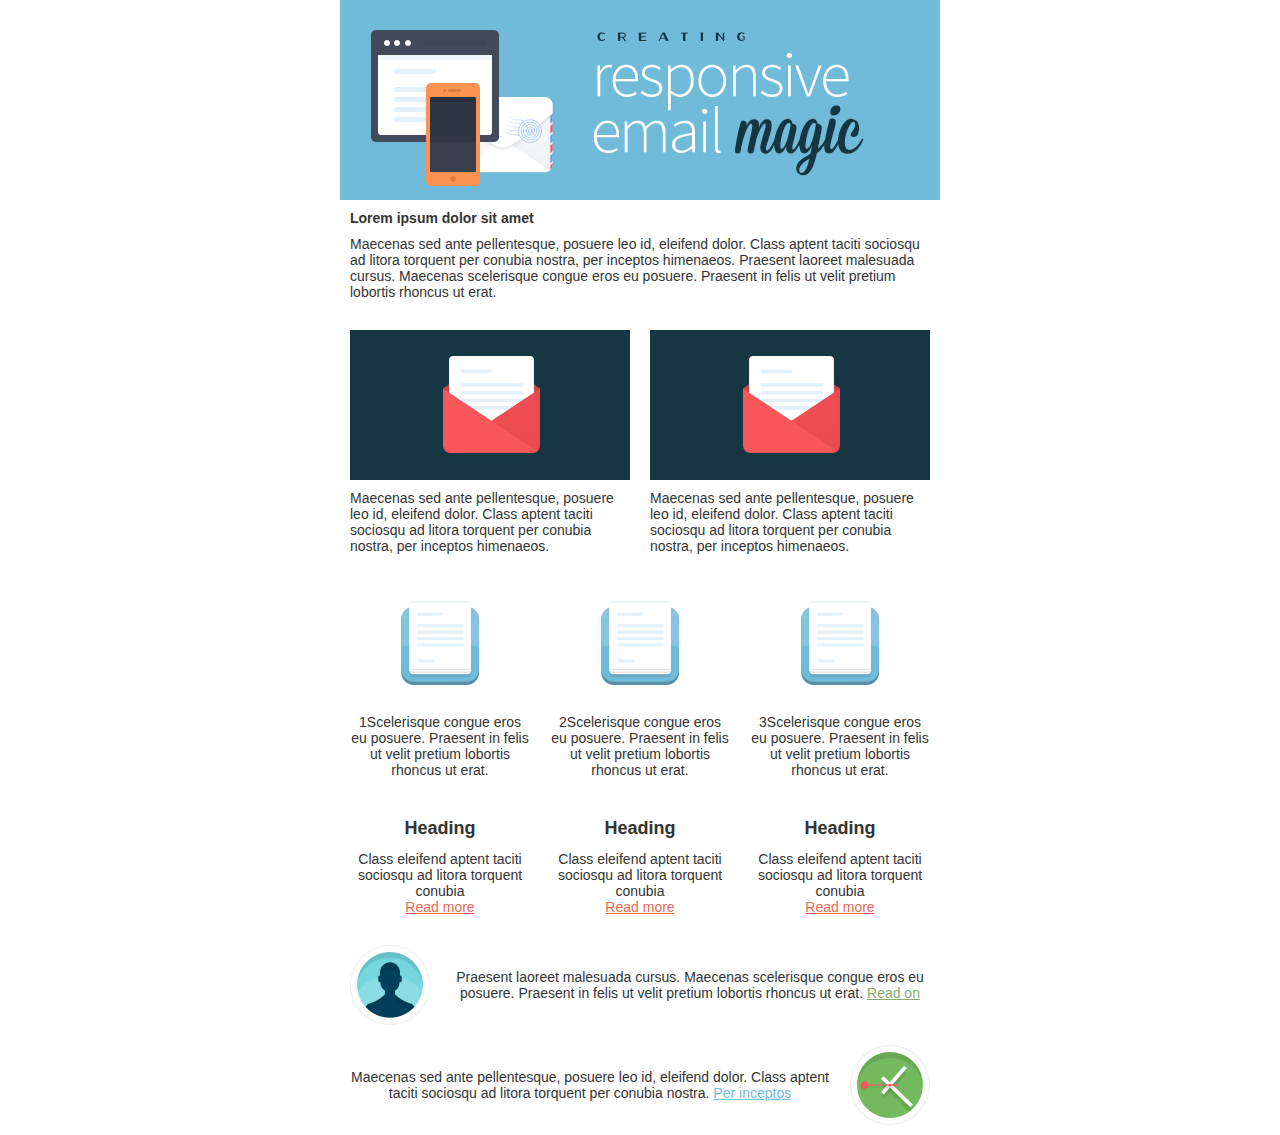
==== index.html @ 4bad9675 "init" ====
<!DOCTYPE html PUBLIC "-//W3C//DTD XHTML 1.0 Transitional//EN" "http://www.w3.org/TR/xhtml1/DTD/xhtml1-transitional.dtd">
<html xmlns="http://www.w3.org/1999/xhtml">
<head>
    <meta http-equiv="Content-Type" content="text/html; charset=utf-8" />
    <meta http-equiv="X-UA-Compatible" content="IE=edge" />
    <meta name="viewport" content="width=device-width, initial-scale=1.0">
    <title></title>
    <link rel="stylesheet" type="text/css" href="styles.css" />
    <!--[if (gte mso 9)|(IE)]>
    <style type="text/css">
        table {border-collapse: collapse;}
    </style>
    <![endif]-->
    <style type="text/css">
        /* Basics */
body {
    Margin: 0;
    padding: 0;
    min-width: 100%;
    background-color: #ffffff;
}
table {
    border-spacing: 0;
    font-family: sans-serif;
    color: #333333;
}
td {
    padding: 0;
}
img {
    border: 0;
}
.wrapper {
    width: 100%;
    table-layout: fixed;
    -webkit-text-size-adjust: 100%;
    -ms-text-size-adjust: 100%;
}
.webkit {
    max-width: 600px;
}
.outer {
    Margin: 0 auto;
    width: 100%;
    max-width: 600px;
}
.full-width-image img {
    width: 100%;
    height: auto;
}
.inner {
    padding: 10px;
}
p {
    Margin: 0;
}
a {
    color: #ee6a56;
    text-decoration: underline;
}
.h1 {
    font-size: 21px;
    font-weight: bold;
    Margin-bottom: 18px;
}
.h2 {
    font-size: 18px;
    font-weight: bold;
    Margin-bottom: 12px;
}
 
/* One column layout */
.one-column .contents {
    text-align: left;
}
.one-column p {
    font-size: 14px;
    Margin-bottom: 10px;
}

/*Two column layout*/
.two-column {
    text-align: center;
    font-size: 0;
}
.two-column .column {
    width: 100%;
    max-width: 300px;
    display: inline-block;
    vertical-align: top;
}

.contents {
    width: 100%;
}
.two-column .contents {
    font-size: 14px;
    text-align: left;
}
.two-column img {
    width: 100%;
    height: auto;
}
.two-column .text {
    padding-top: 10px;
}

/*Three column layout*/
.three-column {
    text-align: center;
    font-size: 0;
    padding-top: 10px;
    padding-bottom: 10px;
}
.three-column .column {
    width: 100%;
    max-width: 200px;
    display: inline-block;
    vertical-align: top;
}
.three-column .contents {
    font-size: 14px;
    text-align: center;
}
.three-column img {
    width: 100%;
    height: auto;
}
.three-column .text {
    padding-top: 10px;
}

/* Left sidebar layout */
.left-sidebar {
    text-align: center;
    font-size: 0;
}
.left-sidebar .column {
    width: 100%;
    display: inline-block;
    vertical-align: middle;
}
.left-sidebar .left {
    max-width: 100px;
}
.left-sidebar .right {
    max-width: 500px;
}
.left-sidebar .contents {
    font-size: 14px;
    text-align: center;
}
.left-sidebar a {
    color: #85ab70;
}

/* Right sidebar layout */
.right-sidebar {
    text-align: center;
    font-size: 0;
}
.right-sidebar .column {
    width: 100%;
    display: inline-block;
    vertical-align: middle;
}
.right-sidebar .left {
    max-width: 100px;
}
.right-sidebar .right {
    max-width: 500px;
}
.right-sidebar .contents {
    font-size: 14px;
    text-align: center;
}
.right-sidebar a {
    color: #70bbd9;
}

/*Media Queries*/
@media screen and (max-width: 400px) {
    .two-column .column,
    .three-column .column {
        max-width: 100% !important;
    }
    .three-column img {
        max-width: 50% !important;
    }
}
@media screen and (min-width: 401px) and (max-width: 620px) {
    .three-column .column {
        max-width: 33% !important;
    }
    .two-column .column {
        max-width: 50% !important;
    }
}
/* Windows Phone Viewport Fix */
@-ms-viewport { 
    width: device-width; 
}
    </style>
</head>
<body>
    <center class="wrapper">
        <div class="webkit">
            <!--[if (gte mso 9)|(IE)]>
<table width="600" align="center">
<tr>
<td>
<![endif]-->
<table class="outer" cellpadding="0" cellspacing="0" border="0" align="center">
    <tr>
        <td class="full-width-image">
            <img src="images/header.jpg" alt="" />
        </td>
    </tr>
    <tr>
        <td class="one-column">
            <table width="100%">
                <tr>
                    <td class="inner contents">
                        <p class="h1">Lorem ipsum dolor sit amet</p>
                        <p>Maecenas sed ante pellentesque, posuere leo id, eleifend dolor. Class aptent taciti sociosqu ad litora torquent per conubia nostra, per inceptos himenaeos. Praesent laoreet malesuada cursus. Maecenas scelerisque congue eros eu posuere. Praesent in felis ut velit pretium lobortis rhoncus ut erat.</p>
                    </td>
                </tr>
            </table>
        </td>
    </tr>
    <tr>
        <td class="two-column">
            <!--[if (gte mso 9)|(IE)]>
            <table width="100%">
            <tr>
            <td width="50%" valign="top">
            <![endif]-->
            <div class="column">
                <table width="100%">
                    <tr>
                        <td class="inner">
                            <table class="contents">
                                <tr>
                                    <td>
                                        <img src="images/two-column-01.jpg" alt="" />
                                    </td>
                                </tr>
                                <tr>
                                    <td class="text">
                                        Maecenas sed ante pellentesque, posuere leo id, eleifend dolor. Class aptent taciti sociosqu ad litora torquent per conubia nostra, per inceptos himenaeos. 
                                    </td>
                                </tr>
                            </table>
                        </td>
                    </tr>
                </table>
            </div>
            <!--[if (gte mso 9)|(IE)]>
            </td><td width="50%" valign="top">
            <![endif]-->
            <div class="column">
                <table width="100%">
                    <tr>
                        <td class="inner">
                            <table class="contents">
                                <tr>
                                    <td>
                                        <img src="images/two-column-01.jpg" alt="" />
                                    </td>
                                </tr>
                                <tr>
                                    <td class="text">
                                        Maecenas sed ante pellentesque, posuere leo id, eleifend dolor. Class aptent taciti sociosqu ad litora torquent per conubia nostra, per inceptos himenaeos. 
                                    </td>
                                </tr>
                            </table>
                        </td>
                    </tr>
                </table>
            </div>
            <!--[if (gte mso 9)|(IE)]>
            </td>
            </tr>
            </table>
            <![endif]-->
        </td>
    </tr>
    <tr>
        <td class="three-column">
            <!--[if (gte mso 9)|(IE)]>
            <table width="100%">
            <tr>
            <td width="200" valign="top">
            <![endif]-->
            <table class="column">
                <tr>
                    <td class="inner">
                        <table class="contents">
                            <tr>
                                <td>
                                    <img src="images/three-column-01.jpg" alt="" />
                                </td>
                            </tr>
                            <tr>
                                <td class="text">
                                    1Scelerisque congue eros eu posuere. Praesent in felis ut velit pretium lobortis rhoncus ut erat. 
                                </td>
                            </tr>
                        </table>
                        
                    </td>
                </tr>
                
            </table>
            <!--[if (gte mso 9)|(IE)]>
            </td><td width="200" valign="top">
            <![endif]-->
            <table class="column">
                <tr>
                    <td class="inner">
                        <table class="contents">
                            <tr>
                                <td>
                                    <img src="images/three-column-01.jpg" alt="" />
                                </td>
                            </tr>
                            <tr>
                                <td class="text">
                                    2Scelerisque congue eros eu posuere. Praesent in felis ut velit pretium lobortis rhoncus ut erat. 
                                </td>
                            </tr>
                        </table>
                    </td>
                </tr>
            </table>
            <!--[if (gte mso 9)|(IE)]>
            </td><td width="200" valign="top">
            <![endif]-->
            <table class="column">
                <tr>
                    <td class="inner">
                        <table class="contents">
                            <tr>
                                <td>
                                    <img src="images/three-column-01.jpg" alt="" />
                                </td>
                            </tr>
                            <tr>
                                <td class="text">
                                    3Scelerisque congue eros eu posuere. Praesent in felis ut velit pretium lobortis rhoncus ut erat. 
                                </td>
                            </tr>
                        </table>
                    </td>
                </tr>
            </table>
                        
            <!--[if (gte mso 9)|(IE)]>
            </td>
            </tr>
            </table>
            <![endif]-->
        </td>
    </tr>
    <tr>
        <td class="three-column">
            <!--[if (gte mso 9)|(IE)]>
            <table width="100%">
            <tr>
            <td width="200" valign="top">
            <![endif]-->
            [column to go here]
            <!--[if (gte mso 9)|(IE)]>
            </td><td width="200" valign="top">
            <![endif]-->
            [column to go here]
            <!--[if (gte mso 9)|(IE)]>
            </td><td width="200" valign="top">
            <![endif]-->
            [column to go here]
            <!--[if (gte mso 9)|(IE)]>
            </td>
            </tr>
            <tr>
            <td width="200" valign="top">
            <![endif]-->
            <table class="column">
                <tr>
                    <td class="inner contents">
                        <p class="h2">Heading</p>
                        <p>Class eleifend aptent taciti sociosqu ad litora torquent conubia</p>
                        <p><a href="#">Read more</a></p>
                    </td>
                </tr>
            </table>
            <!--[if (gte mso 9)|(IE)]>
            </td><td width="200" valign="top">
            <![endif]-->
            <table class="column">
                <tr>
                    <td class="inner contents">
                        <p class="h2">Heading</p>
                        <p>Class eleifend aptent taciti sociosqu ad litora torquent conubia</p>
                        <p><a href="#">Read more</a></p>
                    </td>
                </tr>
            </table>
            <!--[if (gte mso 9)|(IE)]>
            </td><td width="200" valign="top">
            <![endif]-->
            <table class="column">
                <tr>
                    <td class="inner contents">
                        <p class="h2">Heading</p>
                        <p>Class eleifend aptent taciti sociosqu ad litora torquent conubia</p>
                        <p><a href="#">Read more</a></p>
                    </td>
                </tr>
            </table>
            <!--[if (gte mso 9)|(IE)]>
            </td>
            </tr>
            </table>
            <![endif]-->
        </td>
    </tr>
    <tr>
        <td class="left-sidebar">
            <!--[if (gte mso 9)|(IE)]>
            <table width="100%">
            <tr>
            <td width="100">
            <![endif]-->
            <table class="column left">
                <tr>
                    <td class="inner">
                        <img src="images/sidebar-01.jpg" width="80" height="80" alt="" />
                    </td>
                </tr>
            </table>
            <!--[if (gte mso 9)|(IE)]>
            </td><td width="500">
            <![endif]-->
            <table class="column right">
                <tr>
                    <td class="inner contents">
                        Praesent laoreet malesuada cursus. Maecenas scelerisque congue eros eu posuere. Praesent in felis ut velit pretium lobortis rhoncus ut erat. <a href="#">Read on</a>
                    </td>
                </tr>
            </table>
            <!--[if (gte mso 9)|(IE)]>
            </td>
            </tr>
            </table>
            <![endif]-->
        </td>
    </tr>
    <tr>
        <td class="right-sidebar" dir="rtl">
            <!--[if (gte mso 9)|(IE)]>
            <table width="100%" dir="rtl">
            <tr>
            <td width="100">
            <![endif]-->
            <table class="column left" dir="ltr">
                <tr>
                    <td class="inner contents">
                        <img src="images/sidebar-02.jpg" width="80" height="80" alt="" />
                    </td>
                </tr>
            </table>
            <!--[if (gte mso 9)|(IE)]>
            </td><td width="500">
            <![endif]-->
            <table class="column right" dir="ltr">
                <tr>
                    <td class="inner contents">
                        Maecenas sed ante pellentesque, posuere leo id, eleifend dolor. Class aptent taciti sociosqu ad litora torquent per conubia nostra. <a href="#">Per inceptos</a>
                    </td>
                </tr>
            </table>
            <!--[if (gte mso 9)|(IE)]>
            </td>
            </tr>
            </table>
            <![endif]-->
        </td>
    </tr>
    
</table>
<!--[if (gte mso 9)|(IE)]>
</td>
</tr>
</table>
<![endif]-->
        </div>
    </center>
</body>
---- styles.css ----
/* Basics */
body {
    Margin: 0;
    padding: 0;
    min-width: 100%;
    background-color: #ffffff;
}
table {
    border-spacing: 0;
    font-family: sans-serif;
    color: #333333;
}
td {
    padding: 0;
}
img {
    border: 0;
}
.wrapper {
    width: 100%;
    table-layout: fixed;
    -webkit-text-size-adjust: 100%;
    -ms-text-size-adjust: 100%;
}
.webkit {
    max-width: 600px;
}
.outer {
    Margin: 0 auto;
    width: 100%;
    max-width: 600px;
}
.full-width-image img {
    width: 100%;
    height: auto;
}
.inner {
    padding: 10px;
}
p {
    Margin: 0;
}
a {
    color: #ee6a56;
    text-decoration: underline;
}
.h1 {
    font-size: 21px;
    font-weight: bold;
    Margin-bottom: 18px;
}
.h2 {
    font-size: 18px;
    font-weight: bold;
    Margin-bottom: 12px;
}
 
/* One column layout */
.one-column .contents {
    text-align: left;
}
.one-column p {
    font-size: 14px;
    Margin-bottom: 10px;
}

/*Two column layout*/
.two-column {
    text-align: center;
    font-size: 0;
}
.two-column .column {
    width: 100%;
    max-width: 300px;
    display: inline-block;
    vertical-align: top;
}

.contents {
    width: 100%;
}
.two-column .contents {
    font-size: 14px;
    text-align: left;
}
.two-column img {
    width: 100%;
    height: auto;
}
.two-column .text {
    padding-top: 10px;
}

/*Three column layout*/
.three-column {
    text-align: center;
    font-size: 0;
    padding-top: 10px;
    padding-bottom: 10px;
}
.three-column .column {
    width: 100%;
    max-width: 200px;
    display: inline-block;
    vertical-align: top;
}
.three-column .contents {
    font-size: 14px;
    text-align: center;
}
.three-column img {
    width: 100%;
    height: auto;
}
.three-column .text {
    padding-top: 10px;
}

/* Left sidebar layout */
.left-sidebar {
    text-align: center;
    font-size: 0;
}
.left-sidebar .column {
    width: 100%;
    display: inline-block;
    vertical-align: middle;
}
.left-sidebar .left {
    max-width: 100px;
}
.left-sidebar .right {
    max-width: 500px;
}
.left-sidebar .contents {
    font-size: 14px;
    text-align: center;
}
.left-sidebar a {
    color: #85ab70;
}

/* Right sidebar layout */
.right-sidebar {
    text-align: center;
    font-size: 0;
}
.right-sidebar .column {
    width: 100%;
    display: inline-block;
    vertical-align: middle;
}
.right-sidebar .left {
    max-width: 100px;
}
.right-sidebar .right {
    max-width: 500px;
}
.right-sidebar .contents {
    font-size: 14px;
    text-align: center;
}
.right-sidebar a {
    color: #70bbd9;
}

/*Media Queries*/
@media screen and (max-width: 400px) {
    .two-column .column,
    .three-column .column {
        max-width: 100% !important;
    }
    .three-column img {
        max-width: 50% !important;
    }
}
@media screen and (min-width: 401px) and (max-width: 620px) {
    .three-column .column {
        max-width: 33% !important;
    }
    .two-column .column {
        max-width: 50% !important;
    }
}
/* Windows Phone Viewport Fix */
@-ms-viewport { 
    width: device-width; 
}
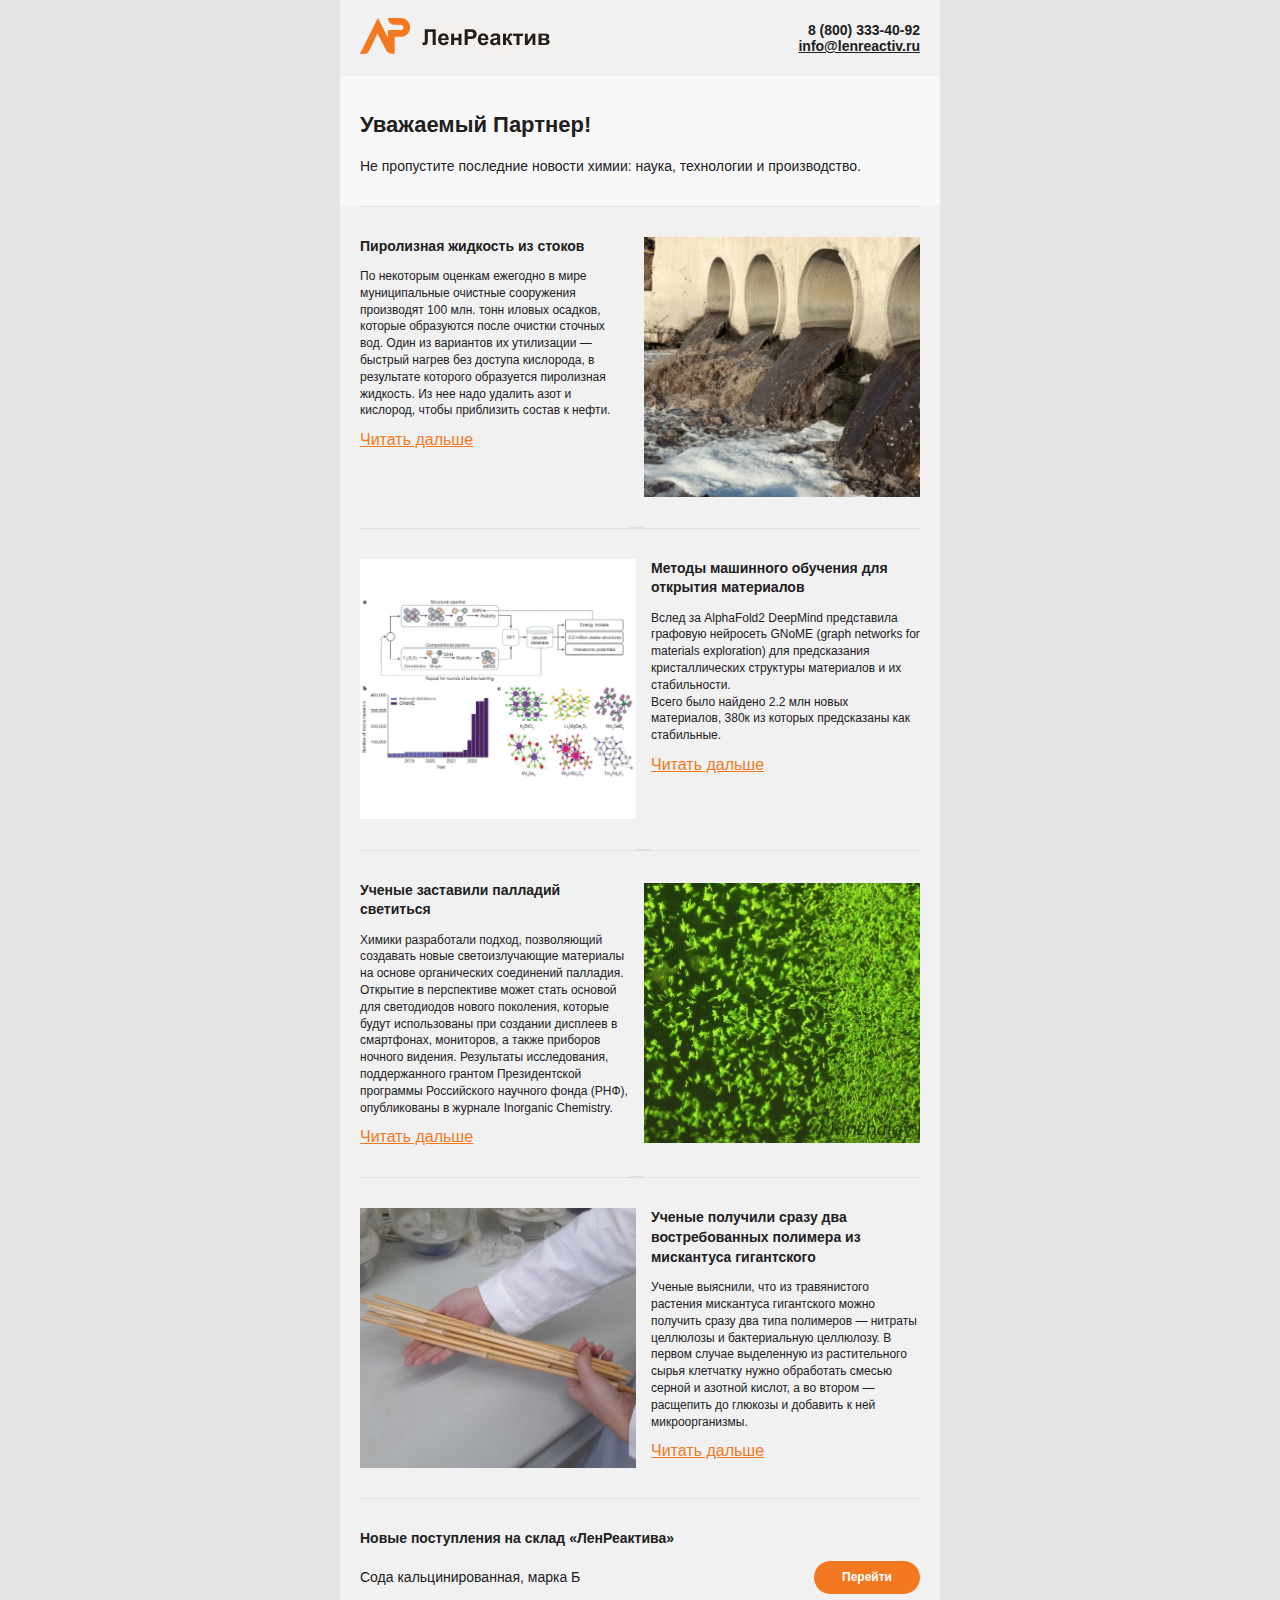
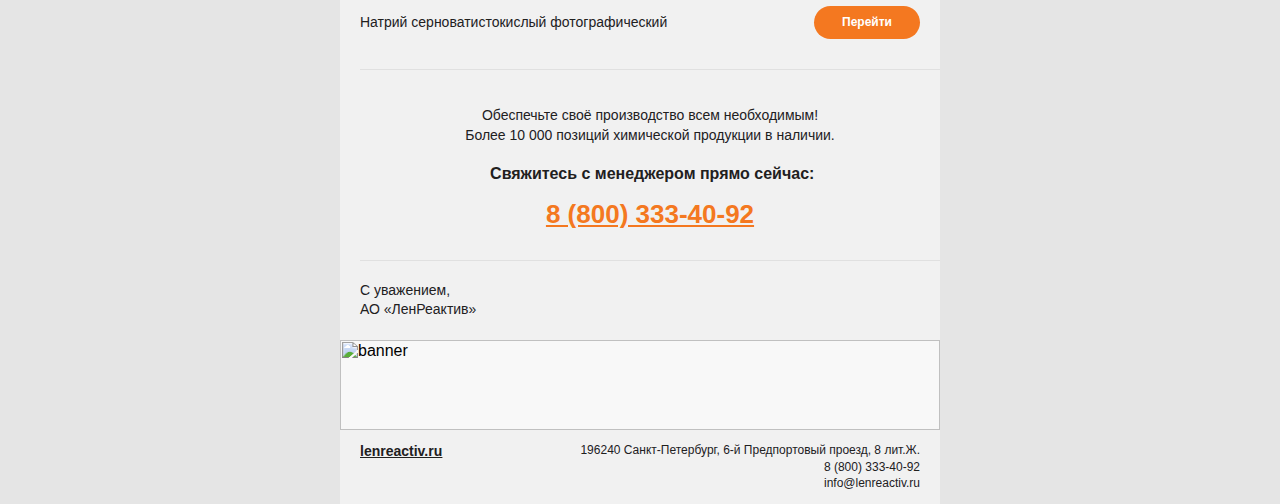
==== commit 4a144170: "feat: content added" ====
--- a/index.html
+++ b/index.html
@@ -1,499 +1,1254 @@
-
-<!DOCTYPE html PUBLIC "-//W3C//DTD XHTML 1.0 Transitional//EN" "http://www.w3.org/TR/xhtml1/DTD/xhtml1-transitional.dtd">
-<html xmlns="http://www.w3.org/1999/xhtml">
-<head>
-    <meta http-equiv="Content-Type" content="text/html; charset=utf-8" />
-    <meta http-equiv="X-UA-Compatible" content="IE=edge" />
-    <meta name="viewport" content="width=device-width, initial-scale=1.0">
-    <title></title>
-    <link rel="stylesheet" type="text/css" href="styles.css" />
-    <!--[if (gte mso 9)|(IE)]>
-    <style type="text/css">
-        table {border-collapse: collapse;}
-    </style>
-    <![endif]-->
-    <style type="text/css">
-        /* Basics */
-body {
-    Margin: 0;
-    padding: 0;
-    min-width: 100%;
-    background-color: #ffffff;
-}
-table {
-    border-spacing: 0;
-    font-family: sans-serif;
-    color: #333333;
-}
-td {
-    padding: 0;
-}
-img {
-    border: 0;
-}
-.wrapper {
-    width: 100%;
-    table-layout: fixed;
-    -webkit-text-size-adjust: 100%;
-    -ms-text-size-adjust: 100%;
-}
-.webkit {
-    max-width: 600px;
-}
-.outer {
-    Margin: 0 auto;
-    width: 100%;
-    max-width: 600px;
-}
-.full-width-image img {
-    width: 100%;
-    height: auto;
-}
-.inner {
-    padding: 10px;
-}
-p {
-    Margin: 0;
-}
-a {
-    color: #ee6a56;
-    text-decoration: underline;
-}
-.h1 {
-    font-size: 21px;
-    font-weight: bold;
-    Margin-bottom: 18px;
-}
-.h2 {
-    font-size: 18px;
-    font-weight: bold;
-    Margin-bottom: 12px;
-}
- 
-/* One column layout */
-.one-column .contents {
-    text-align: left;
-}
-.one-column p {
-    font-size: 14px;
-    Margin-bottom: 10px;
-}
-
-/*Two column layout*/
-.two-column {
-    text-align: center;
-    font-size: 0;
-}
-.two-column .column {
-    width: 100%;
-    max-width: 300px;
-    display: inline-block;
-    vertical-align: top;
-}
-
-.contents {
-    width: 100%;
-}
-.two-column .contents {
-    font-size: 14px;
-    text-align: left;
-}
-.two-column img {
-    width: 100%;
-    height: auto;
-}
-.two-column .text {
-    padding-top: 10px;
-}
-
-/*Three column layout*/
-.three-column {
-    text-align: center;
-    font-size: 0;
-    padding-top: 10px;
-    padding-bottom: 10px;
-}
-.three-column .column {
-    width: 100%;
-    max-width: 200px;
-    display: inline-block;
-    vertical-align: top;
-}
-.three-column .contents {
-    font-size: 14px;
-    text-align: center;
-}
-.three-column img {
-    width: 100%;
-    height: auto;
-}
-.three-column .text {
-    padding-top: 10px;
-}
-
-/* Left sidebar layout */
-.left-sidebar {
-    text-align: center;
-    font-size: 0;
-}
-.left-sidebar .column {
-    width: 100%;
-    display: inline-block;
-    vertical-align: middle;
-}
-.left-sidebar .left {
-    max-width: 100px;
-}
-.left-sidebar .right {
-    max-width: 500px;
-}
-.left-sidebar .contents {
-    font-size: 14px;
-    text-align: center;
-}
-.left-sidebar a {
-    color: #85ab70;
-}
-
-/* Right sidebar layout */
-.right-sidebar {
-    text-align: center;
-    font-size: 0;
-}
-.right-sidebar .column {
-    width: 100%;
-    display: inline-block;
-    vertical-align: middle;
-}
-.right-sidebar .left {
-    max-width: 100px;
-}
-.right-sidebar .right {
-    max-width: 500px;
-}
-.right-sidebar .contents {
-    font-size: 14px;
-    text-align: center;
-}
-.right-sidebar a {
-    color: #70bbd9;
-}
-
-/*Media Queries*/
-@media screen and (max-width: 400px) {
-    .two-column .column,
-    .three-column .column {
-        max-width: 100% !important;
-    }
-    .three-column img {
-        max-width: 50% !important;
-    }
-}
-@media screen and (min-width: 401px) and (max-width: 620px) {
-    .three-column .column {
-        max-width: 33% !important;
-    }
-    .two-column .column {
-        max-width: 50% !important;
-    }
-}
-/* Windows Phone Viewport Fix */
-@-ms-viewport { 
-    width: device-width; 
-}
-    </style>
-</head>
-<body>
-    <center class="wrapper">
-        <div class="webkit">
-            <!--[if (gte mso 9)|(IE)]>
-<table width="600" align="center">
-<tr>
-<td>
-<![endif]-->
-<table class="outer" cellpadding="0" cellspacing="0" border="0" align="center">
-    <tr>
-        <td class="full-width-image">
-            <img src="images/header.jpg" alt="" />
-        </td>
-    </tr>
-    <tr>
-        <td class="one-column">
-            <table width="100%">
-                <tr>
-                    <td class="inner contents">
-                        <p class="h1">Lorem ipsum dolor sit amet</p>
-                        <p>Maecenas sed ante pellentesque, posuere leo id, eleifend dolor. Class aptent taciti sociosqu ad litora torquent per conubia nostra, per inceptos himenaeos. Praesent laoreet malesuada cursus. Maecenas scelerisque congue eros eu posuere. Praesent in felis ut velit pretium lobortis rhoncus ut erat.</p>
-                    </td>
-                </tr>
-            </table>
-        </td>
-    </tr>
-    <tr>
-        <td class="two-column">
-            <!--[if (gte mso 9)|(IE)]>
-            <table width="100%">
-            <tr>
-            <td width="50%" valign="top">
-            <![endif]-->
-            <div class="column">
-                <table width="100%">
-                    <tr>
-                        <td class="inner">
-                            <table class="contents">
-                                <tr>
+<html
+  xmlns="http://www.w3.org/1999/xhtml"
+  xmlns:v="urn:schemas-microsoft-com:vml"
+  xmlns:o="urn:schemas-microsoft-com:office:office"
+>
+  <head>
+    <meta http-equiv="Content-Type" content="text/html; charset=UTF-8" />
+    <title>ЛенРеактив</title>
+    <meta name="viewport" content="width=device-width, initial-scale=1.0" />
+    <meta name="format-detection" content="telephone=no" />
+    <meta name="color-scheme" content="light dark" />
+    <meta name="supported-color-schemes" content="light dark" />
+
+    <script
+      type="text/javascript"
+      src="chrome-extension://epebfcehmdedogndhlcacafjaacknbcm/nmcades_plugin_api.js"
+    ></script>
+    <script
+      type="text/javascript"
+      src="chrome-extension://epebfcehmdedogndhlcacafjaacknbcm/nmcades_plugin_api.js"
+    ></script>
+  </head>
+
+  <body
+    style="
+      -ms-text-size-adjust: 100%;
+      -webkit-text-size-adjust: 100%;
+      background-color: #e5e5e5;
+      margin: 0;
+      min-width: 100%;
+      padding: 0;
+      width: 100%;
+    "
+  >
+    <center style="min-width: 100%; width: 100%">
+      <table
+        style="
+          width: 600px;
+          background-color: #f8f8f8;
+          font-family: Arial, sans-serif;
+          margin: 0 auto;
+          border-spacing: 0;
+        "
+        rules="none"
+        cellspacing="0"
+        cellpadding="0"
+        border="0"
+      >
+        <tbody>
+          <tr>
+            <td>
+              <table
+                style="
+                  width: 600px;
+                  background-color: #f1f1f1;
+                  font-family: Arial, sans-serif;
+                  margin: 0 auto;
+                  border-spacing: 0;
+                "
+                rules="none"
+                cellspacing="0"
+                cellpadding="0"
+                border="0"
+              >
+                <tbody>
+                  <tr>
+                    <td colspan="4" height="17"></td>
+                  </tr>
+                  <tr>
+                    <td width="20"></td>
+                    <td>
+                      <a
+                        href="https://lenreactiv.ru/?utm_source=Unisender&amp;utm_medium=email&amp;utm_campaign=Рассылка_24_07_24"
+                        target="_blank"
+                      >
+                        <img
+                          src="images2/logo.png"
+                          alt="АО «ЛенРеактив»"
+                          style="width: 203px; height: 42px; display: block"
+                          width="203"
+                          height="42"
+                        />
+                      </a>
+                    </td>
+                    <td align="right">
+                      <a
+                        href="tel:+78003334092"
+                        style="
+                          font-size: 14px;
+                          line-height: 16.1px;
+                          text-decoration: none;
+                          font-family: Arial, sans-serif;
+                          color: #21201e;
+                          font-weight: 700;
+                        "
+                        >8 (800) 333-40-92</a
+                      >
+                      <br />
+                      <a
+                        href="mailto:info@lenreactiv.ru?subject= Запрос гигрометров"
+                        style="
+                          font-size: 14px;
+                          line-height: 16.1px;
+                          text-decoration: underline;
+                          font-family: Arial, sans-serif;
+                          color: #21201e;
+                          font-weight: 700;
+                        "
+                        >info@lenreactiv.ru</a
+                      >
+                    </td>
+                    <td width="20"></td>
+                  </tr>
+                  <tr>
+                    <td colspan="4" height="17"></td>
+                  </tr>
+                </tbody>
+              </table>
+            </td>
+          </tr>
+
+          <tr>
+            <td>
+              <table
+                style="
+                  width: 600px;
+                  background-color: #f8f8f8;
+                  font-family: Arial, sans-serif;
+                  margin: 0 auto;
+                  border-spacing: 0;
+                "
+                rules="none"
+                cellspacing="0"
+                cellpadding="0"
+                border="0"
+              >
+                <tbody>
+                  <tr>
+                    <td colspan="3" height="36"></td>
+                  </tr>
+                  <tr>
+                    <td width="20"></td>
+                    <td>
+                      <span
+                        style="
+                          font-size: 22px;
+                          line-height: 25.3px;
+                          color: #21201e;
+                          font-family: Arial, sans-serif;
+                          font-weight: 700;
+                          display: block;
+                        "
+                        >Уважаемый Партнер!</span
+                      >
+                    </td>
+                    <td width="20"></td>
+                  </tr>
+                  <tr>
+                    <td colspan="3" height="20"></td>
+                  </tr>
+                  <tr>
+                    <td></td>
+                    <td>
+                      <span
+                        style="
+                          font-size: 14px;
+                          line-height: 18.2px;
+                          color: #21201e;
+                          font-family: Arial, sans-serif;
+                          display: block;
+                        "
+                      >
+                        Не пропустите последние новости химии: наука, технологии
+                        и производство.</span
+                      >
+                    </td>
+                    <td></td>
+                  </tr>
+                  <tr>
+                    <td colspan="3" height="30"></td>
+                  </tr>
+                </tbody>
+              </table>
+            </td>
+          </tr>
+          <!-- Сетка начало-->
+          <!--  левый -->
+          <tr>
+            <td>
+              <table
+                style="
+                  width: 600px;
+                  background-color: #f1f1f1;
+                  font-family: Arial, sans-serif;
+                  margin: 0 auto;
+                  border-spacing: 0;
+                "
+                rules="none"
+                cellspacing="0"
+                cellpadding="0"
+                border="0"
+              >
+                <tbody>
+                  <tr>
+                    <td></td>
+                    <td>
+                      <hr
+                        style="
+                          margin: 0;
+                          background-color: #e0e0e0;
+                          height: 1px;
+                          border: none;
+                        "
+                      />
+                    </td>
+                    <td></td>
+                  </tr>
+                  <tr>
+                    <td width="20"></td>
+                    <td>
+                      <table
+                        style="
+                          width: 560px;
+                          background-color: #f1f1f1;
+                          font-family: Arial, sans-serif;
+                          margin: 0 auto;
+                          border-spacing: 0;
+                        "
+                        rules="none"
+                        cellspacing="0"
+                        cellpadding="0"
+                        border="0"
+                      >
+                        <tbody>
+                          <tr height="30"></tr>
+                          <tr>
+                            <td valign="top" style="vertical-align: top">
+                              <!-- текст -->
+                              <table
+                                style="
+                                  width: 269px;
+                                  background-color: #f1f1f1;
+                                  font-family: Arial, sans-serif;
+                                  margin: 0 auto;
+                                  border-spacing: 0;
+                                "
+                                rules="none"
+                                cellspacing="0"
+                                cellpadding="0"
+                                border="0"
+                              >
+                                <tbody>
+                                  <tr>
                                     <td>
-                                        <img src="images/two-column-01.jpg" alt="" />
+                                      <span
+                                        style="
+                                          font-size: 14px;
+                                          line-height: 19.6px;
+                                          color: #21201e;
+                                          font-weight: 700;
+                                          font-family: Arial, sans-serif;
+                                          display: block;
+                                        "
+                                      >
+                                        Пиролизная жидкость из стоков
+                                      </span>
                                     </td>
-                                </tr>
-                                <tr>
-                                    <td class="text">
-                                        Maecenas sed ante pellentesque, posuere leo id, eleifend dolor. Class aptent taciti sociosqu ad litora torquent per conubia nostra, per inceptos himenaeos. 
+                                  </tr>
+                                  <tr height="12"></tr>
+                                  <tr>
+                                    <td>
+                                      <span
+                                        style="
+                                          font-size: 12px;
+                                          line-height: 16.8px;
+                                          color: #21201e;
+                                          font-family: Arial, sans-serif;
+                                          display: block;
+                                        "
+                                      >
+                                        По некоторым оценкам ежегодно в мире
+                                        муниципальные очистные сооружения
+                                        производят 100 млн. тонн иловых осадков,
+                                        которые образуются после очистки сточных
+                                        вод. Один из вариантов их утилизации —
+                                        быстрый нагрев без доступа кислорода, в
+                                        результате которого образуется
+                                        пиролизная жидкость. Из нее надо удалить
+                                        азот и кислород, чтобы приблизить состав
+                                        к нефти.
+                                      </span>
                                     </td>
-                                </tr>
-                            </table>
-                        </td>
-                    </tr>
-                </table>
-            </div>
-            <!--[if (gte mso 9)|(IE)]>
-            </td><td width="50%" valign="top">
-            <![endif]-->
-            <div class="column">
-                <table width="100%">
-                    <tr>
-                        <td class="inner">
-                            <table class="contents">
-                                <tr>
+                                  </tr>
+                                  <tr height="12"></tr>
+                                  <tr>
                                     <td>
-                                        <img src="images/two-column-01.jpg" alt="" />
+                                      <a
+                                        href="#"
+                                        target="_blank"
+                                        style="
+                                          color: #f47820;
+                                          text-decoration: underline;
+                                        "
+                                        >Читать дальше</a
+                                      >
                                     </td>
-                                </tr>
-                                <tr>
-                                    <td class="text">
-                                        Maecenas sed ante pellentesque, posuere leo id, eleifend dolor. Class aptent taciti sociosqu ad litora torquent per conubia nostra, per inceptos himenaeos. 
+                                  </tr>
+                                </tbody>
+                              </table>
+                            </td>
+                            <td width="15"></td>
+                            <td>
+                              <img
+                                src="/images/Rectangle8.png"
+                                alt="стоки из труб"
+                                style="
+                                  width: 276px;
+                                  height: 260px;
+                                  display: block;
+                                "
+                                width="276"
+                                height="260"
+                              />
+                              <!-- картинка -->
+                            </td>
+                          </tr>
+                          <tr height="30"></tr>
+                          <tr>
+                            <td></td>
+                            <td>
+                              <hr
+                                style="
+                                  margin: 0;
+                                  background-color: #e0e0e0;
+                                  height: 1px;
+                                  border: none;
+                                "
+                              />
+                            </td>
+                            <td></td>
+                          </tr>
+                        </tbody>
+                      </table>
+                    </td>
+                    <td width="20"></td>
+                  </tr>
+                </tbody>
+              </table>
+            </td>
+          </tr>
+
+          <!--  правый -->
+          <tr>
+            <td>
+              <table
+                style="
+                  width: 600px;
+                  background-color: #f1f1f1;
+                  font-family: Arial, sans-serif;
+                  margin: 0 auto;
+                  border-spacing: 0;
+                "
+                rules="none"
+                cellspacing="0"
+                cellpadding="0"
+                border="0"
+              >
+                <tbody>
+                  <tr>
+                    <td></td>
+                    <td>
+                      <hr
+                        style="
+                          margin: 0;
+                          background-color: #e0e0e0;
+                          height: 1px;
+                          border: none;
+                        "
+                      />
+                    </td>
+                    <td></td>
+                  </tr>
+                  <tr>
+                    <td width="20"></td>
+                    <td>
+                      <table
+                        style="
+                          width: 560px;
+                          background-color: #f1f1f1;
+                          font-family: Arial, sans-serif;
+                          margin: 0 auto;
+                          border-spacing: 0;
+                        "
+                        rules="none"
+                        cellspacing="0"
+                        cellpadding="0"
+                        border="0"
+                      >
+                        <tbody>
+                          <tr height="30"></tr>
+                          <tr>
+                            <!-- картинка -->
+                            <td>
+                              <img
+                                src="/images/Rectangle8_(1).png"
+                                alt="графовая нейросеть GNoME"
+                                style="
+                                  width: 276px;
+                                  height: 260px;
+                                  display: block;
+                                "
+                                width="276"
+                                height="260"
+                              />
+                            </td>
+                            <td width="15"></td>
+                            <!-- текст -->
+                            <td valign="top" style="vertical-align: top">
+                              <table
+                                style="
+                                  width: 269px;
+                                  background-color: #f1f1f1;
+                                  font-family: Arial, sans-serif;
+                                  margin: 0 auto;
+                                  border-spacing: 0;
+                                "
+                                rules="none"
+                                cellspacing="0"
+                                cellpadding="0"
+                                border="0"
+                              >
+                                <tbody>
+                                  <tr>
+                                    <td>
+                                      <span
+                                        style="
+                                          font-size: 14px;
+                                          line-height: 19.6px;
+                                          color: #21201e;
+                                          font-weight: 700;
+                                          font-family: Arial, sans-serif;
+                                          display: block;
+                                        "
+                                      >
+                                        Методы машинного обучения для открытия
+                                        материалов
+                                      </span>
                                     </td>
-                                </tr>
-                            </table>
-                        </td>
-                    </tr>
-                </table>
-            </div>
-            <!--[if (gte mso 9)|(IE)]>
+                                  </tr>
+                                  <tr height="12"></tr>
+                                  <tr>
+                                    <td>
+                                      <span
+                                        style="
+                                          font-size: 12px;
+                                          line-height: 16.8px;
+                                          color: #21201e;
+                                          font-family: Arial, sans-serif;
+                                          display: block;
+                                        "
+                                      >
+                                        Вслед за AlphaFold2 DeepMind представила
+                                        графовую нейросеть GNoME (graph networks
+                                        for materials exploration) для
+                                        предсказания кристаллических структуры
+                                        материалов и их стабильности.<br />
+                                        Всего было найдено 2.2 млн новых
+                                        материалов, 380к из которых предсказаны
+                                        как стабильные.
+                                      </span>
+                                    </td>
+                                  </tr>
+                                  <tr height="12"></tr>
+                                  <tr>
+                                    <td>
+                                      <a
+                                        href="#"
+                                        target="_blank"
+                                        style="
+                                          color: #f47820;
+                                          text-decoration: underline;
+                                        "
+                                        >Читать дальше</a
+                                      >
+                                    </td>
+                                  </tr>
+                                </tbody>
+                              </table>
+                            </td>
+                          </tr>
+                          <tr height="30"></tr>
+                          <tr>
+                            <td></td>
+                            <td>
+                              <hr
+                                style="
+                                  margin: 0;
+                                  background-color: #e0e0e0;
+                                  height: 1px;
+                                  border: none;
+                                "
+                              />
+                            </td>
+                            <td></td>
+                          </tr>
+                        </tbody>
+                      </table>
+                    </td>
+                    <td width="20"></td>
+                  </tr>
+                </tbody>
+              </table>
             </td>
-            </tr>
-            </table>
-            <![endif]-->
-        </td>
-    </tr>
-    <tr>
-        <td class="three-column">
-            <!--[if (gte mso 9)|(IE)]>
-            <table width="100%">
-            <tr>
-            <td width="200" valign="top">
-            <![endif]-->
-            <table class="column">
-                <tr>
-                    <td class="inner">
-                        <table class="contents">
-                            <tr>
-                                <td>
-                                    <img src="images/three-column-01.jpg" alt="" />
-                                </td>
-                            </tr>
-                            <tr>
-                                <td class="text">
-                                    1Scelerisque congue eros eu posuere. Praesent in felis ut velit pretium lobortis rhoncus ut erat. 
-                                </td>
-                            </tr>
-                        </table>
-                        
-                    </td>
-                </tr>
-                
-            </table>
-            <!--[if (gte mso 9)|(IE)]>
-            </td><td width="200" valign="top">
-            <![endif]-->
-            <table class="column">
-                <tr>
-                    <td class="inner">
-                        <table class="contents">
-                            <tr>
-                                <td>
-                                    <img src="images/three-column-01.jpg" alt="" />
-                                </td>
-                            </tr>
-                            <tr>
-                                <td class="text">
-                                    2Scelerisque congue eros eu posuere. Praesent in felis ut velit pretium lobortis rhoncus ut erat. 
-                                </td>
-                            </tr>
-                        </table>
-                    </td>
-                </tr>
-            </table>
-            <!--[if (gte mso 9)|(IE)]>
-            </td><td width="200" valign="top">
-            <![endif]-->
-            <table class="column">
-                <tr>
-                    <td class="inner">
-                        <table class="contents">
-                            <tr>
-                                <td>
-                                    <img src="images/three-column-01.jpg" alt="" />
-                                </td>
-                            </tr>
-                            <tr>
-                                <td class="text">
-                                    3Scelerisque congue eros eu posuere. Praesent in felis ut velit pretium lobortis rhoncus ut erat. 
-                                </td>
-                            </tr>
-                        </table>
-                    </td>
-                </tr>
-            </table>
-                        
-            <!--[if (gte mso 9)|(IE)]>
+          </tr>
+          <!--  левый -->
+          <tr>
+            <td>
+              <table
+                style="
+                  width: 600px;
+                  background-color: #f1f1f1;
+                  font-family: Arial, sans-serif;
+                  margin: 0 auto;
+                  border-spacing: 0;
+                "
+                rules="none"
+                cellspacing="0"
+                cellpadding="0"
+                border="0"
+              >
+                <tbody>
+                  <tr>
+                    <td></td>
+                    <td>
+                      <hr
+                        style="
+                          margin: 0;
+                          background-color: #e0e0e0;
+                          height: 1px;
+                          border: none;
+                        "
+                      />
+                    </td>
+                    <td></td>
+                  </tr>
+                  <tr>
+                    <td width="20"></td>
+                    <td>
+                      <table
+                        style="
+                          width: 560px;
+                          background-color: #f1f1f1;
+                          font-family: Arial, sans-serif;
+                          margin: 0 auto;
+                          border-spacing: 0;
+                        "
+                        rules="none"
+                        cellspacing="0"
+                        cellpadding="0"
+                        border="0"
+                      >
+                        <tbody>
+                          <tr height="30"></tr>
+                          <tr>
+                            <td valign="top" style="vertical-align: top">
+                              <!-- текст -->
+                              <table
+                                style="
+                                  width: 269px;
+                                  background-color: #f1f1f1;
+                                  font-family: Arial, sans-serif;
+                                  margin: 0 auto;
+                                  border-spacing: 0;
+                                "
+                                rules="none"
+                                cellspacing="0"
+                                cellpadding="0"
+                                border="0"
+                              >
+                                <tbody>
+                                  <tr>
+                                    <td>
+                                      <span
+                                        style="
+                                          font-size: 14px;
+                                          line-height: 19.6px;
+                                          color: #21201e;
+                                          font-weight: 700;
+                                          font-family: Arial, sans-serif;
+                                          display: block;
+                                        "
+                                      >
+                                        Ученые заставили палладий светиться
+                                      </span>
+                                    </td>
+                                  </tr>
+                                  <tr height="12"></tr>
+                                  <tr>
+                                    <td>
+                                      <span
+                                        style="
+                                          font-size: 12px;
+                                          line-height: 16.8px;
+                                          color: #21201e;
+                                          font-family: Arial, sans-serif;
+                                          display: block;
+                                        "
+                                      >
+                                        Химики разработали подход, позволяющий
+                                        создавать новые светоизлучающие
+                                        материалы на основе органических
+                                        соединений палладия. Открытие в
+                                        перспективе может стать основой для
+                                        светодиодов нового поколения, которые
+                                        будут использованы при создании дисплеев
+                                        в смартфонах, мониторов, а также
+                                        приборов ночного видения. Результаты
+                                        исследования, поддержанного грантом
+                                        Президентской программы Российского
+                                        научного фонда (РНФ), опубликованы в
+                                        журнале Inorganic Chemistry.
+                                      </span>
+                                    </td>
+                                  </tr>
+                                  <tr height="12"></tr>
+                                  <tr>
+                                    <td>
+                                      <a
+                                        href="#"
+                                        target="_blank"
+                                        style="
+                                          color: #f47820;
+                                          text-decoration: underline;
+                                        "
+                                        >Читать дальше</a
+                                      >
+                                    </td>
+                                  </tr>
+                                </tbody>
+                              </table>
+                            </td>
+                            <td width="15"></td>
+                            <td>
+                              <img
+                                src="/images/Rectangle8_(2).png"
+                                alt=" органические соединения палладия"
+                                style="
+                                  width: 276px;
+                                  height: 260px;
+                                  display: block;
+                                "
+                                width="276"
+                                height="260"
+                              />
+                              <!-- картинка -->
+                            </td>
+                          </tr>
+                          <tr height="30"></tr>
+                          <tr>
+                            <td></td>
+                            <td>
+                              <hr
+                                style="
+                                  margin: 0;
+                                  background-color: #e0e0e0;
+                                  height: 1px;
+                                  border: none;
+                                "
+                              />
+                            </td>
+                            <td></td>
+                          </tr>
+                        </tbody>
+                      </table>
+                    </td>
+                    <td width="20"></td>
+                  </tr>
+                </tbody>
+              </table>
             </td>
-            </tr>
-            </table>
-            <![endif]-->
-        </td>
-    </tr>
-    <tr>
-        <td class="three-column">
-            <!--[if (gte mso 9)|(IE)]>
-            <table width="100%">
-            <tr>
-            <td width="200" valign="top">
-            <![endif]-->
-            [column to go here]
-            <!--[if (gte mso 9)|(IE)]>
-            </td><td width="200" valign="top">
-            <![endif]-->
-            [column to go here]
-            <!--[if (gte mso 9)|(IE)]>
-            </td><td width="200" valign="top">
-            <![endif]-->
-            [column to go here]
-            <!--[if (gte mso 9)|(IE)]>
+          </tr>
+
+          <!--  правый -->
+          <tr>
+            <td>
+              <table
+                style="
+                  width: 600px;
+                  background-color: #f1f1f1;
+                  font-family: Arial, sans-serif;
+                  margin: 0 auto;
+                  border-spacing: 0;
+                "
+                rules="none"
+                cellspacing="0"
+                cellpadding="0"
+                border="0"
+              >
+                <tbody>
+                  <tr>
+                    <td></td>
+                    <td>
+                      <hr
+                        style="
+                          margin: 0;
+                          background-color: #e0e0e0;
+                          height: 1px;
+                          border: none;
+                        "
+                      />
+                    </td>
+                    <td></td>
+                  </tr>
+                  <tr>
+                    <td width="20"></td>
+                    <td>
+                      <table
+                        style="
+                          width: 560px;
+                          background-color: #f1f1f1;
+                          font-family: Arial, sans-serif;
+                          margin: 0 auto;
+                          border-spacing: 0;
+                        "
+                        rules="none"
+                        cellspacing="0"
+                        cellpadding="0"
+                        border="0"
+                      >
+                        <tbody>
+                          <tr height="30"></tr>
+                          <tr>
+                            <!-- картинка -->
+                            <td>
+                              <img
+                                src="/images/Rectangle8_(3).png"
+                                alt="травянистое растение мискантус гигантский"
+                                style="
+                                  width: 276px;
+                                  height: 260px;
+                                  display: block;
+                                "
+                                width="276"
+                                height="260"
+                              />
+                            </td>
+                            <td width="15"></td>
+                            <!-- текст -->
+                            <td valign="top" style="vertical-align: top">
+                              <table
+                                style="
+                                  width: 269px;
+                                  background-color: #f1f1f1;
+                                  font-family: Arial, sans-serif;
+                                  margin: 0 auto;
+                                  border-spacing: 0;
+                                "
+                                rules="none"
+                                cellspacing="0"
+                                cellpadding="0"
+                                border="0"
+                              >
+                                <tbody>
+                                  <tr>
+                                    <td>
+                                      <span
+                                        style="
+                                          font-size: 14px;
+                                          line-height: 19.6px;
+                                          color: #21201e;
+                                          font-weight: 700;
+                                          font-family: Arial, sans-serif;
+                                          display: block;
+                                        "
+                                      >
+                                        Ученые получили сразу два востребованных
+                                        полимера из мискантуса гигантского
+                                      </span>
+                                    </td>
+                                  </tr>
+                                  <tr height="12"></tr>
+                                  <tr>
+                                    <td>
+                                      <span
+                                        style="
+                                          font-size: 12px;
+                                          line-height: 16.8px;
+                                          color: #21201e;
+                                          font-family: Arial, sans-serif;
+                                          display: block;
+                                        "
+                                      >
+                                        Ученые выяснили, что из травянистого
+                                        растения мискантуса гигантского можно
+                                        получить сразу два типа полимеров —
+                                        нитраты целлюлозы и бактериальную
+                                        целлюлозу. В первом случае выделенную из
+                                        растительного сырья клетчатку нужно
+                                        обработать смесью серной и азотной
+                                        кислот, а во втором — расщепить до
+                                        глюкозы и добавить к ней микроорганизмы.
+                                      </span>
+                                    </td>
+                                  </tr>
+                                  <tr height="12"></tr>
+                                  <tr>
+                                    <td>
+                                      <a
+                                        href="#"
+                                        target="_blank"
+                                        style="
+                                          color: #f47820;
+                                          text-decoration: underline;
+                                        "
+                                        >Читать дальше</a
+                                      >
+                                    </td>
+                                  </tr>
+                                </tbody>
+                              </table>
+                            </td>
+                          </tr>
+                          <tr height="30"></tr>
+                        </tbody>
+                      </table>
+                    </td>
+                    <td width="20"></td>
+                  </tr>
+                </tbody>
+              </table>
             </td>
-            </tr>
-            <tr>
-            <td width="200" valign="top">
-            <![endif]-->
-            <table class="column">
-                <tr>
-                    <td class="inner contents">
-                        <p class="h2">Heading</p>
-                        <p>Class eleifend aptent taciti sociosqu ad litora torquent conubia</p>
-                        <p><a href="#">Read more</a></p>
-                    </td>
-                </tr>
-            </table>
-            <!--[if (gte mso 9)|(IE)]>
-            </td><td width="200" valign="top">
-            <![endif]-->
-            <table class="column">
-                <tr>
-                    <td class="inner contents">
-                        <p class="h2">Heading</p>
-                        <p>Class eleifend aptent taciti sociosqu ad litora torquent conubia</p>
-                        <p><a href="#">Read more</a></p>
-                    </td>
-                </tr>
-            </table>
-            <!--[if (gte mso 9)|(IE)]>
-            </td><td width="200" valign="top">
-            <![endif]-->
-            <table class="column">
-                <tr>
-                    <td class="inner contents">
-                        <p class="h2">Heading</p>
-                        <p>Class eleifend aptent taciti sociosqu ad litora torquent conubia</p>
-                        <p><a href="#">Read more</a></p>
-                    </td>
-                </tr>
-            </table>
-            <!--[if (gte mso 9)|(IE)]>
+          </tr>
+
+          <tr>
+            <td>
+              <table
+                style="
+                  width: 600px;
+                  background-color: #f1f1f1;
+                  font-family: Arial, sans-serif;
+                  margin: 0 auto;
+                  border-spacing: 0;
+                "
+                rules="none"
+                cellspacing="0"
+                cellpadding="0"
+                border="0"
+              >
+                <tbody>
+                  <tr>
+                    <td></td>
+                    <td>
+                      <hr
+                        style="
+                          margin: 0;
+                          background-color: #e0e0e0;
+                          height: 1px;
+                          border: none;
+                        "
+                      />
+                    </td>
+                    <td></td>
+                  </tr>
+                  <tr>
+                    <td height="30"></td>
+                  </tr>
+                  <tr>
+                    <td width="20"></td>
+                    <td>
+                      <table
+                        style="
+                          width: 560px;
+                          background-color: #f1f1f1;
+                          font-family: Arial, sans-serif;
+                          margin: 0 auto;
+                          border-spacing: 0;
+                        "
+                        rules="none"
+                        cellspacing="0"
+                        cellpadding="0"
+                        border="0"
+                      >
+                        <tr>
+                          <td>
+                            <span
+                              style="
+                                font-size: 14px;
+                                line-height: 19.6px;
+                                color: #21201e;
+                                font-family: Arial, sans-serif;
+                                font-weight: 700;
+                                display: block;
+                              "
+                              >Новые поступления на склад «ЛенРеактива»</span
+                            >
+                          </td>
+                        </tr>
+                        <tr>
+                          <td height="12"></td>
+                        </tr>
+                        <tr>
+                          <td>
+                            <span
+                              style="
+                                font-size: 14px;
+                                line-height: 19.6px;
+                                color: #21201e;
+                                font-family: Arial, sans-serif;
+                                font-weight: 400;
+                                display: block;
+                              "
+                            >
+                              Сода кальцинированная, марка Б
+                            </span>
+                          </td>
+                          <!-- кнопка -->
+
+                          <td width="106" ;height="33" ;>
+                            <a
+                              href="#"
+                              style="
+                                background-color: #f47820;
+                                border-radius: 79px;
+                                color: #ffffff;
+                                display: inline-block;
+                                font-family: sans-serif;
+                                font-size: 13px;
+                                font-weight: bold;
+                                line-height: 33px;
+                                text-align: center;
+                                text-decoration: none;
+                                width: 106px;
+                                height: 33px;
+                                -webkit-text-size-adjust: none;
+                              "
+                            >
+                              <span
+                                style="
+                                  font-size: 12px;
+                                  line-height: 33px;
+                                  color: #ffffff;
+                                  font-family: Arial, sans-serif;
+                                  font-weight: 700;
+                                  display: block;
+                                "
+                                >Перейти</span
+                              >
+                            </a>
+                          </td>
+                        </tr>
+                        <tr>
+                          <td height="12"></td>
+                        </tr>
+                        <tr>
+                          <td>
+                            <span
+                              style="
+                                font-size: 14px;
+                                line-height: 19.6px;
+                                color: #21201e;
+                                font-family: Arial, sans-serif;
+                                font-weight: 400;
+                                display: block;
+                              "
+                            >
+                              Натрий серноватистокислый фотографический
+                            </span>
+                          </td>
+                          <!-- кнопка -->
+
+                          <td width="106" ;height="33" ;>
+                            <a
+                              href="#"
+                              style="
+                                background-color: #f47820;
+                                border-radius: 79px;
+                                color: #ffffff;
+                                display: inline-block;
+                                font-family: sans-serif;
+                                font-size: 13px;
+                                font-weight: bold;
+                                line-height: 33px;
+                                text-align: center;
+                                text-decoration: none;
+                                width: 106px;
+                                height: 33px;
+                                -webkit-text-size-adjust: none;
+                              "
+                            >
+                              <span
+                                style="
+                                  font-size: 12px;
+                                  line-height: 33px;
+                                  color: #ffffff;
+                                  font-family: Arial, sans-serif;
+                                  font-weight: 700;
+                                  display: block;
+                                "
+                                >Перейти</span
+                              >
+                            </a>
+                          </td>
+                        </tr>
+                      </table>
+                    </td>
+                    <td width="20"></td>
+                  </tr>
+                </tbody>
+              </table>
             </td>
-            </tr>
-            </table>
-            <![endif]-->
-        </td>
-    </tr>
-    <tr>
-        <td class="left-sidebar">
-            <!--[if (gte mso 9)|(IE)]>
-            <table width="100%">
-            <tr>
-            <td width="100">
-            <![endif]-->
-            <table class="column left">
-                <tr>
-                    <td class="inner">
-                        <img src="images/sidebar-01.jpg" width="80" height="80" alt="" />
-                    </td>
-                </tr>
-            </table>
-            <!--[if (gte mso 9)|(IE)]>
-            </td><td width="500">
-            <![endif]-->
-            <table class="column right">
-                <tr>
-                    <td class="inner contents">
-                        Praesent laoreet malesuada cursus. Maecenas scelerisque congue eros eu posuere. Praesent in felis ut velit pretium lobortis rhoncus ut erat. <a href="#">Read on</a>
-                    </td>
-                </tr>
-            </table>
-            <!--[if (gte mso 9)|(IE)]>
+          </tr>
+
+          <!-- Сетка конец-->
+
+          <tr>
+            <td>
+              <table
+                style="
+                  width: 600px;
+                  background-color: #f1f1f1;
+                  font-family: Arial, sans-serif;
+                  margin: 0 auto;
+                  border-spacing: 0;
+                "
+                rules="none"
+                cellspacing="0"
+                cellpadding="0"
+                border="0"
+              >
+                <tbody>
+                  <tr>
+                    <td colspan="3" height="30"></td>
+                  </tr>
+                  <tr>
+                    <td></td>
+                    <td>
+                      <hr
+                        style="
+                          margin: 0;
+                          background-color: #e0e0e0;
+                          height: 1px;
+                          border: none;
+                        "
+                      />
+                    </td>
+                    <td></td>
+                  </tr>
+
+                  <tr>
+                    <td colspan="3" height="30"></td>
+                  </tr>
+
+                  <tr>
+                    <td colspan="3" height="6"></td>
+                  </tr>
+                  <tr>
+                    <td></td>
+                    <td align="center">
+                      <span
+                        style="
+                          font-size: 14px;
+                          line-height: 19.6px;
+                          color: #21201e;
+                          font-family: Arial, sans-serif;
+                          display: block;
+                        "
+                      >
+                        Обеспечьте своё производство всем необходимым!<br />
+                        Более 10 000 позиций химической продукции в наличии.
+                      </span>
+                    </td>
+                    <td></td>
+                  </tr>
+                  <tr>
+                    <td colspan="3" height="20"></td>
+                  </tr>
+                  <tr>
+                    <td></td>
+                    <td align="center">
+                      <span
+                        style="
+                          font-size: 16px;
+                          line-height: 18.4px;
+                          color: #21201e;
+                          font-family: Arial, sans-serif;
+                          font-weight: 700;
+                          display: block;
+                        "
+                      >
+                         Свяжитесь с менеджером прямо сейчас:
+                      </span>
+                    </td>
+                    <td></td>
+                  </tr>
+                  <tr>
+                    <td colspan="3" height="16"></td>
+                  </tr>
+                  <tr>
+                    <td></td>
+                    <td align="center">
+                      <span
+                        style="
+                          font-size: 26px;
+                          line-height: 29.9px;
+                          color: #f47820;
+                          font-family: Arial, sans-serif;
+                          font-weight: 700;
+                        "
+                      >
+                        <a
+                          href="tel:+78003334092"
+                          target="_blank"
+                          style="color: #f47820; text-decoration: underline"
+                          >8 (800) 333-40-92</a
+                        >
+                      </span>
+                    </td>
+                    <td></td>
+                  </tr>
+                  <tr>
+                    <td colspan="3" height="30"></td>
+                  </tr>
+                  <tr>
+                    <td></td>
+                    <td>
+                      <hr
+                        style="
+                          margin: 0;
+                          background-color: #e0e0e0;
+                          height: 1px;
+                          border: none;
+                        "
+                      />
+                    </td>
+                    <td></td>
+                  </tr>
+                  <tr>
+                    <td colspan="3" height="20"></td>
+                  </tr>
+                  <tr>
+                    <td width="20"></td>
+                    <td>
+                      <span
+                        style="
+                          font-size: 14px;
+                          line-height: 19.6px;
+                          color: #21201e;
+                          font-family: Arial, sans-serif;
+                        "
+                      >
+                        С уважением,<br />АО «ЛенРеактив»
+                      </span>
+                    </td>
+                    <td></td>
+                  </tr>
+                  <tr>
+                    <td colspan="3" height="20"></td>
+                  </tr>
+                </tbody>
+              </table>
             </td>
-            </tr>
-            </table>
-            <![endif]-->
-        </td>
-    </tr>
-    <tr>
-        <td class="right-sidebar" dir="rtl">
-            <!--[if (gte mso 9)|(IE)]>
-            <table width="100%" dir="rtl">
-            <tr>
-            <td width="100">
-            <![endif]-->
-            <table class="column left" dir="ltr">
-                <tr>
-                    <td class="inner contents">
-                        <img src="images/sidebar-02.jpg" width="80" height="80" alt="" />
-                    </td>
-                </tr>
-            </table>
-            <!--[if (gte mso 9)|(IE)]>
-            </td><td width="500">
-            <![endif]-->
-            <table class="column right" dir="ltr">
-                <tr>
-                    <td class="inner contents">
-                        Maecenas sed ante pellentesque, posuere leo id, eleifend dolor. Class aptent taciti sociosqu ad litora torquent per conubia nostra. <a href="#">Per inceptos</a>
-                    </td>
-                </tr>
-            </table>
-            <!--[if (gte mso 9)|(IE)]>
+          </tr>
+
+          <tr>
+            <td>
+              <img
+                src="/images2/816x124_1.png"
+                alt="banner"
+                style="width: 600px; height: 90px; display: block"
+                width="600"
+                height="600"
+              />
             </td>
-            </tr>
-            </table>
-            <![endif]-->
-        </td>
-    </tr>
-    
-</table>
-<!--[if (gte mso 9)|(IE)]>
-</td>
-</tr>
-</table>
-<![endif]-->
-        </div>
+          </tr>
+
+          <tr>
+            <td>
+              <table
+                style="
+                  width: 600px;
+                  background-color: #f1f1f1;
+                  font-family: Arial, sans-serif;
+                  margin: 0 auto;
+                  border-spacing: 0;
+                "
+                rules="none"
+                cellspacing="0"
+                cellpadding="0"
+                border="0"
+              >
+                <tbody>
+                  <tr>
+                    <td height="12" colspan="4"></td>
+                  </tr>
+                  <tr>
+                    <td width="20"></td>
+                    <td valign="top">
+                      <span
+                        style="
+                          font-size: 14px;
+                          line-height: 19.6px;
+                          color: #21201e;
+                          font-family: Arial, sans-serif;
+                          font-weight: 700;
+                          display: block;
+                          text-decoration: underline;
+                        "
+                      >
+                        <a
+                          href="https://lenreactiv.ru/?utm_source=Unisender&amp;utm_medium=email&amp;utm_campaign=Рассылка_24_07_24"
+                          target="_blank"
+                          style="color: #21201e"
+                          >lenreactiv.ru</a
+                        >
+                      </span>
+                    </td>
+                    <td align="right">
+                      <span
+                        style="
+                          font-size: 12px;
+                          line-height: 16.8px;
+                          color: #21201e;
+                          font-family: Arial, sans-serif;
+                        "
+                      >
+                        196240 Санкт-Петербург, 6-й Предпортовый проезд, 8
+                        лит.Ж.<br />
+                        <a
+                          href="tel:+78003334092"
+                          target="_blank"
+                          style="color: #21201e; text-decoration: none"
+                          >8 (800) 333-40-92</a
+                        ><br />
+                        <a
+                          style="color: #21201e; text-decoration: none"
+                          href="mailto:info@lenreactiv.ru?subject= Запрос гигрометров"
+                          >info@lenreactiv.ru</a
+                        >
+                      </span>
+                    </td>
+                    <td width="20"></td>
+                  </tr>
+                  <tr>
+                    <td height="12" colspan="4"></td>
+                  </tr>
+                </tbody>
+              </table>
+            </td>
+          </tr>
+        </tbody>
+      </table>
     </center>
-</body>+  </body>
+</html>
